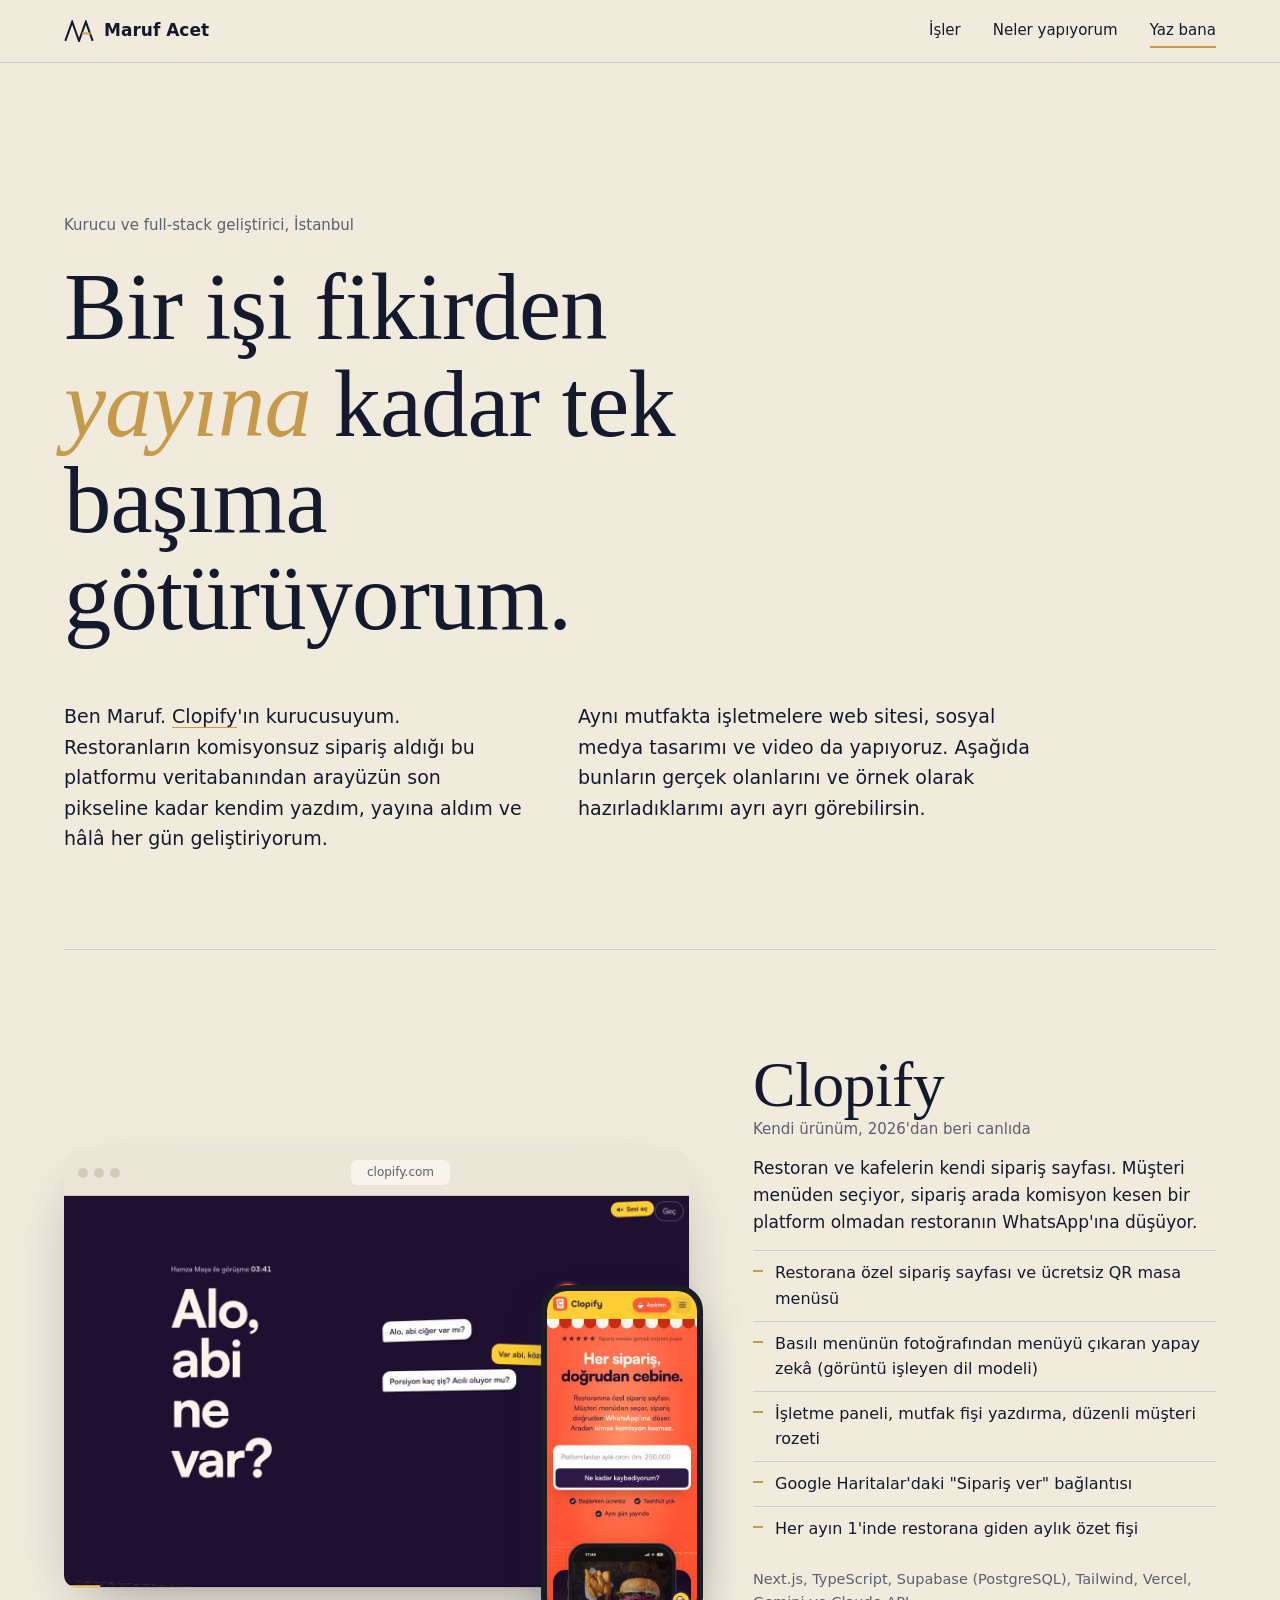
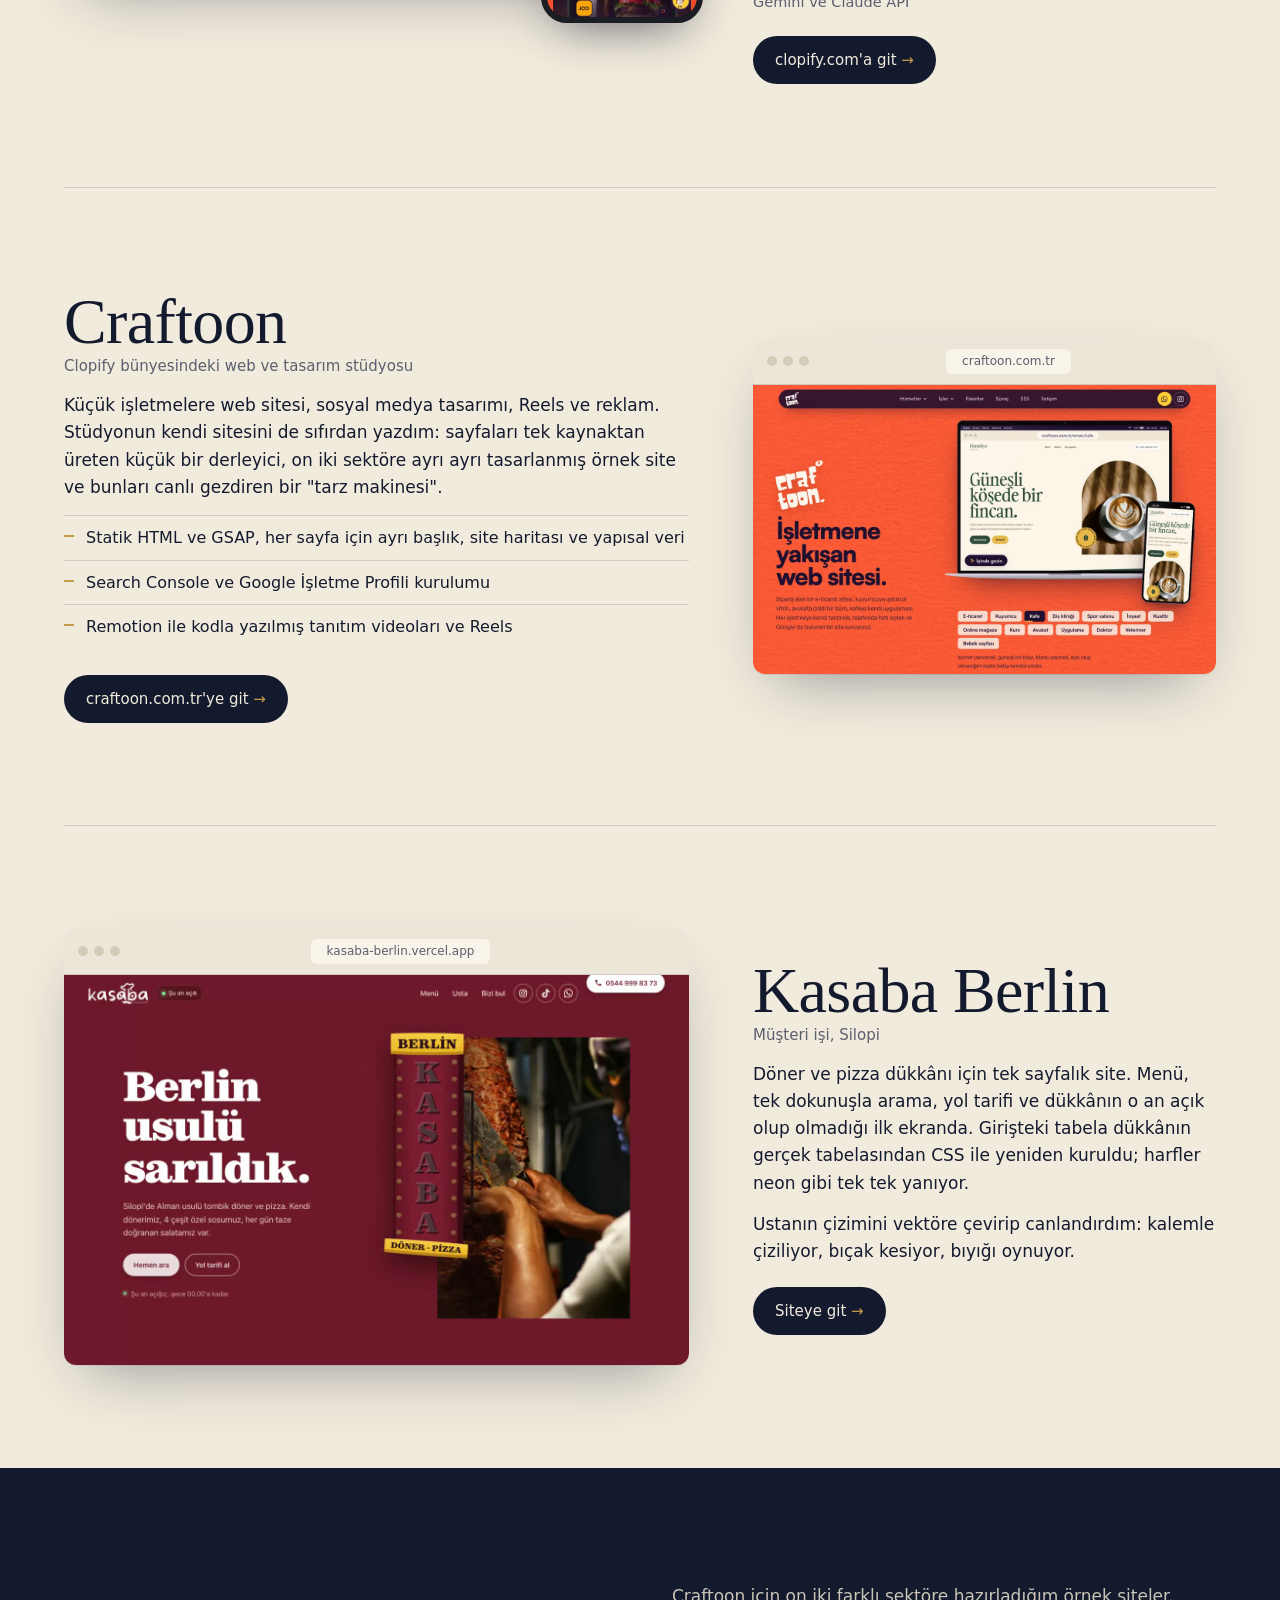
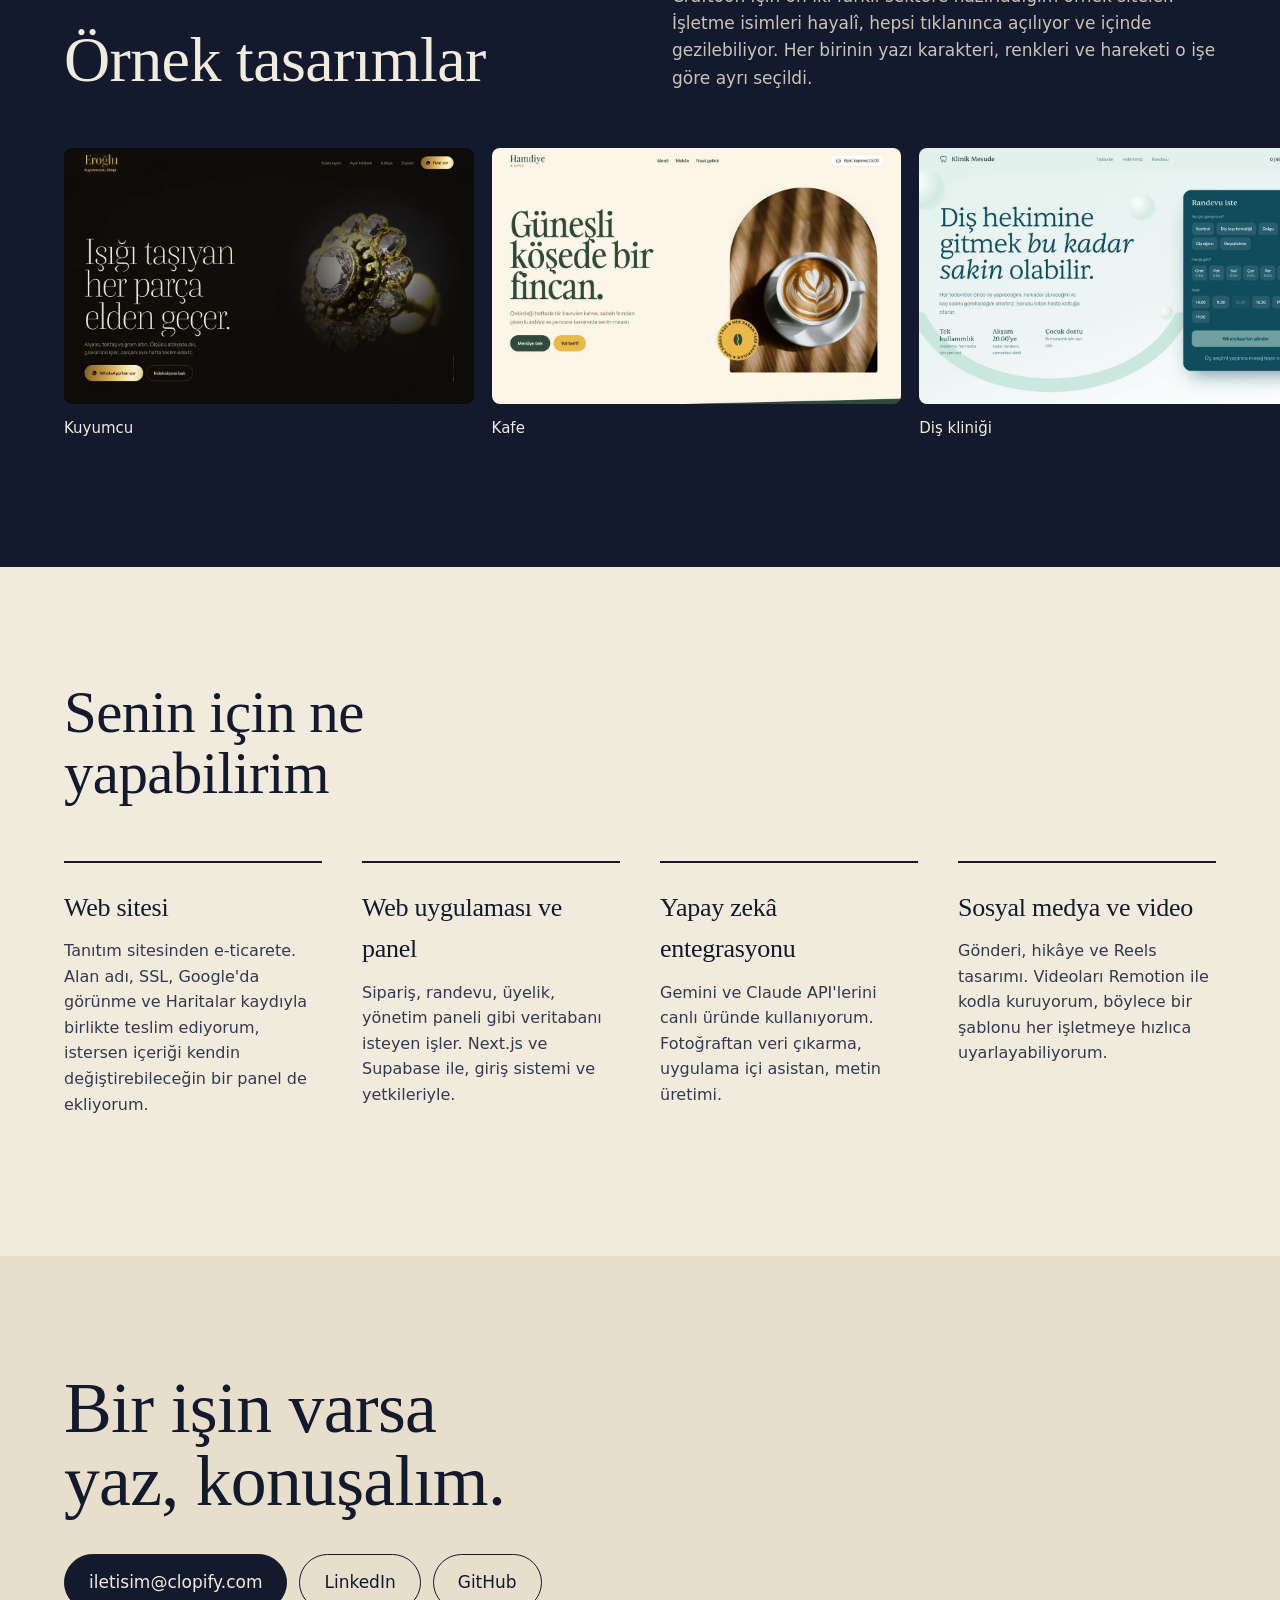
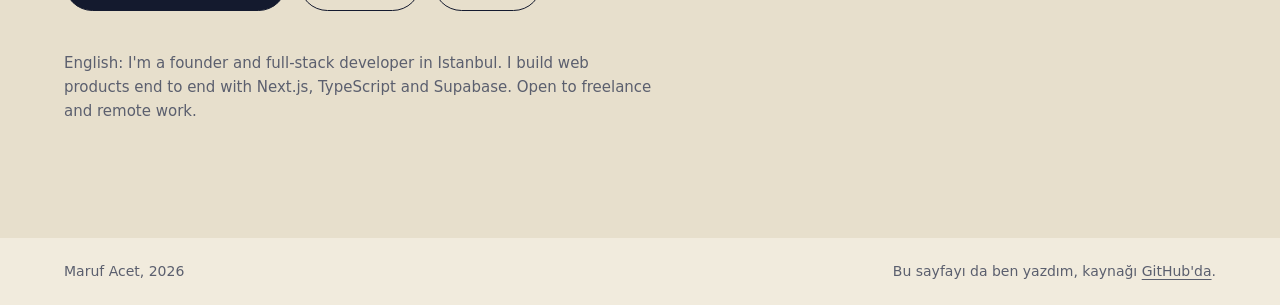
==== index.html @ 114a6468 "Yeni portföy: Clopify, Craftoon, Kasaba Berlin ve örnek siteler Co-Authored-By: Claude Opus 5.5 <nor" ====
<!doctype html>
<html lang="tr">
<head>
<meta charset="utf-8">
<meta name="viewport" content="width=device-width, initial-scale=1">
<title>Maruf Acet | Kurucu ve full-stack geliştirici</title>
<meta name="description" content="Maruf Acet: Clopify'ın kurucusu. Web siteleri, sipariş sistemleri ve web uygulamalarını veritabanından arayüze kadar tek elden yapıyorum. İstanbul.">
<meta property="og:title" content="Maruf Acet | Kurucu ve full-stack geliştirici">
<meta property="og:description" content="Clopify, Craftoon ve yaptığım diğer işler.">
<meta property="og:image" content="medya/clopify-masa.jpg">
<link rel="icon" href="medya/maruf-acet-avatar.svg" type="image/svg+xml">
<link rel="preconnect" href="https://api.fontshare.com">
<link href="https://api.fontshare.com/v2/css?f[]=zodiak@400,500,700&f[]=general-sans@400,500,600&display=swap" rel="stylesheet">
<link rel="stylesheet" href="stil.css?v=1">
<script type="application/ld+json">
{"@context":"https://schema.org","@type":"Person","name":"Maruf Acet","jobTitle":"Kurucu, full-stack geliştirici","worksFor":{"@type":"Organization","name":"Clopify","url":"https://clopify.com"},"address":{"@type":"PostalAddress","addressLocality":"İstanbul","addressCountry":"TR"},"sameAs":["https://www.linkedin.com/in/acetmaruf","https://github.com/acetmaruf","https://clopify.com","https://craftoon.com.tr"]}
</script>
</head>
<body>

<header class="ust">
  <a href="#" class="imza" aria-label="Maruf Acet, başa dön">
    <svg viewBox="250 290 500 370" aria-hidden="true"><path d="M 270 640 L 385 320 L 500 640 L 615 320 L 730 640" fill="none" stroke="currentColor" stroke-width="34" stroke-linejoin="miter" stroke-miterlimit="12"/><rect x="548" y="500" width="150" height="32" fill="var(--altin)"/></svg>
    <span>Maruf Acet</span>
  </a>
  <nav>
    <a href="#isler">İşler</a>
    <a href="#neler">Neler yapıyorum</a>
    <a href="#iletisim" class="nav-yaz">Yaz bana</a>
  </nav>
</header>

<main>

<section class="giris">
  <p class="giris-ust">Kurucu ve full-stack geliştirici, İstanbul</p>
  <h1>Bir işi fikirden <em>yayına</em> kadar tek başıma götürüyorum.</h1>
  <div class="giris-alt">
    <p>Ben Maruf. <a href="https://clopify.com">Clopify</a>'ın kurucusuyum. Restoranların komisyonsuz sipariş aldığı bu platformu veritabanından arayüzün son pikseline kadar kendim yazdım, yayına aldım ve hâlâ her gün geliştiriyorum.</p>
    <p>Aynı mutfakta işletmelere web sitesi, sosyal medya tasarımı ve video da yapıyoruz. Aşağıda bunların gerçek olanlarını ve örnek olarak hazırladıklarımı ayrı ayrı görebilirsin.</p>
  </div>
</section>

<section id="isler" class="isler">

  <article class="is is-clopify">
    <div class="is-medya">
      <figure class="tarayici">
        <div class="tarayici-ust"><i></i><i></i><i></i><span>clopify.com</span></div>
        <video src="medya/clopify-masa.mp4" poster="medya/clopify-masa.jpg" autoplay muted loop playsinline preload="metadata"></video>
      </figure>
      <figure class="telefon">
        <video src="medya/clopify-tel.mp4" poster="medya/clopify-tel.jpg" autoplay muted loop playsinline preload="none"></video>
      </figure>
    </div>
    <div class="is-yazi">
      <h2>Clopify</h2>
      <p class="is-tur">Kendi ürünüm, 2026'dan beri canlıda</p>
      <p>Restoran ve kafelerin kendi sipariş sayfası. Müşteri menüden seçiyor, sipariş arada komisyon kesen bir platform olmadan restoranın WhatsApp'ına düşüyor.</p>
      <ul>
        <li>Restorana özel sipariş sayfası ve ücretsiz QR masa menüsü</li>
        <li>Basılı menünün fotoğrafından menüyü çıkaran yapay zekâ (görüntü işleyen dil modeli)</li>
        <li>İşletme paneli, mutfak fişi yazdırma, düzenli müşteri rozeti</li>
        <li>Google Haritalar'daki "Sipariş ver" bağlantısı</li>
        <li>Her ayın 1'inde restorana giden aylık özet fişi</li>
      </ul>
      <p class="yigin">Next.js, TypeScript, Supabase (PostgreSQL), Tailwind, Vercel, Gemini ve Claude API</p>
      <a class="git" href="https://clopify.com">clopify.com'a git</a>
    </div>
  </article>

  <article class="is is-craftoon">
    <div class="is-medya">
      <figure class="tarayici">
        <div class="tarayici-ust"><i></i><i></i><i></i><span>craftoon.com.tr</span></div>
        <img src="medya/craftoon-ana.webp" alt="Craftoon web sitesinin ana sayfası" loading="lazy">
      </figure>
    </div>
    <div class="is-yazi">
      <h2>Craftoon</h2>
      <p class="is-tur">Clopify bünyesindeki web ve tasarım stüdyosu</p>
      <p>Küçük işletmelere web sitesi, sosyal medya tasarımı, Reels ve reklam. Stüdyonun kendi sitesini de sıfırdan yazdım: sayfaları tek kaynaktan üreten küçük bir derleyici, on iki sektöre ayrı ayrı tasarlanmış örnek site ve bunları canlı gezdiren bir "tarz makinesi".</p>
      <ul>
        <li>Statik HTML ve GSAP, her sayfa için ayrı başlık, site haritası ve yapısal veri</li>
        <li>Search Console ve Google İşletme Profili kurulumu</li>
        <li>Remotion ile kodla yazılmış tanıtım videoları ve Reels</li>
      </ul>
      <a class="git" href="https://craftoon.com.tr">craftoon.com.tr'ye git</a>
    </div>
  </article>

  <article class="is is-kasaba">
    <div class="is-medya">
      <figure class="tarayici">
        <div class="tarayici-ust"><i></i><i></i><i></i><span>kasaba-berlin.vercel.app</span></div>
        <video src="medya/kasaba-masa.mp4" poster="medya/kasaba-masa.jpg" autoplay muted loop playsinline preload="none"></video>
      </figure>
    </div>
    <div class="is-yazi">
      <h2>Kasaba Berlin</h2>
      <p class="is-tur">Müşteri işi, Silopi</p>
      <p>Döner ve pizza dükkânı için tek sayfalık site. Menü, tek dokunuşla arama, yol tarifi ve dükkânın o an açık olup olmadığı ilk ekranda. Girişteki tabela dükkânın gerçek tabelasından CSS ile yeniden kuruldu; harfler neon gibi tek tek yanıyor.</p>
      <p>Ustanın çizimini vektöre çevirip canlandırdım: kalemle çiziliyor, bıçak kesiyor, bıyığı oynuyor.</p>
      <a class="git" href="https://kasaba-berlin.vercel.app">Siteye git</a>
    </div>
  </article>

</section>

<section class="ornekler">
  <div class="ornekler-bas">
    <h2>Örnek tasarımlar</h2>
    <p>Craftoon için on iki farklı sektöre hazırladığım örnek siteler. İşletme isimleri hayalî, hepsi tıklanınca açılıyor ve içinde gezilebiliyor. Her birinin yazı karakteri, renkleri ve hareketi o işe göre ayrı seçildi.</p>
  </div>
  <div class="serit" tabindex="0" aria-label="Örnek siteler, yana kaydırılabilir">
    <a href="https://craftoon.com.tr/ornek/kuyumcu/"><img src="medya/kuyumcu-masa.webp" alt="" decoding="async"><span>Kuyumcu</span></a>
    <a href="https://craftoon.com.tr/ornek/kafe/"><img src="medya/kafe-masa.webp" alt="" decoding="async"><span>Kafe</span></a>
    <a href="https://craftoon.com.tr/ornek/klinik/"><img src="medya/klinik-masa.webp" alt="" decoding="async"><span>Diş kliniği</span></a>
    <a href="https://craftoon.com.tr/ornek/emlak/"><img src="medya/emlak-masa.webp" alt="" decoding="async"><span>İnşaat ve emlak</span></a>
    <a href="https://craftoon.com.tr/ornek/spor/"><img src="medya/spor-masa.webp" alt="" decoding="async"><span>Spor salonu</span></a>
    <a href="https://craftoon.com.tr/ornek/kuafor/"><img src="medya/kuafor-masa.webp" alt="" decoding="async"><span>Kuaför</span></a>
    <a href="https://craftoon.com.tr/ornek/magaza/"><img src="medya/magaza-masa.webp" alt="" decoding="async"><span>Seramik mağazası</span></a>
    <a href="https://craftoon.com.tr/ornek/kurs/"><img src="medya/kurs-masa.webp" alt="" decoding="async"><span>Kurs</span></a>
    <a href="https://craftoon.com.tr/ornek/avukat/"><img src="medya/avukat-masa.webp" alt="" decoding="async"><span>Avukat</span></a>
    <a href="https://craftoon.com.tr/ornek/doktor/"><img src="medya/doktor-masa.webp" alt="" decoding="async"><span>Doktor</span></a>
    <a href="https://craftoon.com.tr/ornek/veteriner/"><img src="medya/veteriner-masa.webp" alt="" decoding="async"><span>Veteriner</span></a>
    <a href="https://craftoon.com.tr/ornek/uygulama/"><img src="medya/uygulama-masa.webp" alt="" decoding="async"><span>Kafe uygulaması</span></a>
  </div>
</section>

<section id="neler" class="neler">
  <h2>Senin için ne yapabilirim</h2>
  <div class="neler-liste">
    <div>
      <h3>Web sitesi</h3>
      <p>Tanıtım sitesinden e-ticarete. Alan adı, SSL, Google'da görünme ve Haritalar kaydıyla birlikte teslim ediyorum, istersen içeriği kendin değiştirebileceğin bir panel de ekliyorum.</p>
    </div>
    <div>
      <h3>Web uygulaması ve panel</h3>
      <p>Sipariş, randevu, üyelik, yönetim paneli gibi veritabanı isteyen işler. Next.js ve Supabase ile, giriş sistemi ve yetkileriyle.</p>
    </div>
    <div>
      <h3>Yapay zekâ entegrasyonu</h3>
      <p>Gemini ve Claude API'lerini canlı üründe kullanıyorum. Fotoğraftan veri çıkarma, uygulama içi asistan, metin üretimi.</p>
    </div>
    <div>
      <h3>Sosyal medya ve video</h3>
      <p>Gönderi, hikâye ve Reels tasarımı. Videoları Remotion ile kodla kuruyorum, böylece bir şablonu her işletmeye hızlıca uyarlayabiliyorum.</p>
    </div>
  </div>
</section>

<section id="iletisim" class="iletisim">
  <h2>Bir işin varsa yaz, konuşalım.</h2>
  <div class="iletisim-yollar">
    <a href="mailto:iletisim@clopify.com">iletisim@clopify.com</a>
    <a href="https://www.linkedin.com/in/acetmaruf">LinkedIn</a>
    <a href="https://github.com/acetmaruf">GitHub</a>
  </div>
  <p class="en">English: I'm a founder and full-stack developer in Istanbul. I build web products end to end with Next.js, TypeScript and Supabase. Open to freelance and remote work.</p>
</section>

</main>

<footer class="alt">
  <span>Maruf Acet, 2026</span>
  <span>Bu sayfayı da ben yazdım, kaynağı <a href="https://github.com/acetmaruf/Portfoy-Maruf-Acet">GitHub'da</a>.</span>
</footer>

<script>
  // Görünmeyen videoyu durdur, görüneni oynat (telefonda pil ve veri dostu)
  const vids = document.querySelectorAll('video');
  const io = new IntersectionObserver((es) => es.forEach((e) => {
    if (e.isIntersecting) { e.target.preload = 'auto'; e.target.play().catch(() => {}); }
    else e.target.pause();
  }), { threshold: 0.2 });
  vids.forEach((v) => io.observe(v));
  if (matchMedia('(prefers-reduced-motion: reduce)').matches) vids.forEach((v) => { v.removeAttribute('autoplay'); v.pause(); });
</script>
</body>
</html>
---- stil.css ----
:root {
  --lacivert: #141A2E;
  --lacivert-2: #1E2640;
  --krem: #F1EBDD;
  --krem-2: #E7DFCC;
  --altin: #C69A4B;
  --murekkep: #141A2E;
  --soluk: #5B5F6E;
  --cizgi: rgba(20, 26, 46, .14);
  --serif: 'Zodiak', Georgia, serif;
  --sans: 'General Sans', system-ui, -apple-system, sans-serif;
  --kenar: clamp(16px, 5vw, 72px);
}

* { box-sizing: border-box; }
html { scroll-behavior: smooth; -webkit-text-size-adjust: 100%; }
body {
  margin: 0;
  background: var(--krem);
  color: var(--murekkep);
  font: 400 17px/1.6 var(--sans);
  -webkit-font-smoothing: antialiased;
}
img, video { display: block; max-width: 100%; }
a { color: inherit; }
h1, h2, h3 { font-family: var(--serif); font-weight: 500; margin: 0; letter-spacing: -.01em; }
::selection { background: var(--altin); color: var(--lacivert); }

/* Üst şerit */
.ust {
  position: sticky; top: 0; z-index: 10;
  display: flex; align-items: center; justify-content: space-between; gap: 16px;
  padding: 14px var(--kenar);
  background: color-mix(in srgb, var(--krem) 88%, transparent);
  backdrop-filter: blur(10px);
  border-bottom: 1px solid var(--cizgi);
}
.imza { display: flex; align-items: center; gap: 10px; text-decoration: none; font-weight: 600; }
.imza svg { width: 30px; height: 22px; color: var(--lacivert); }
.ust nav { display: flex; gap: clamp(12px, 3vw, 32px); font-size: 15px; }
.ust nav a { text-decoration: none; padding: 4px 0; }
.ust nav a:hover { text-decoration: underline; text-underline-offset: 5px; text-decoration-color: var(--altin); }
.nav-yaz { border-bottom: 2px solid var(--altin); }

/* Giriş */
.giris { padding: clamp(56px, 12vw, 150px) var(--kenar) clamp(48px, 8vw, 96px); max-width: 1320px; }
.giris-ust { margin: 0 0 22px; color: var(--soluk); font-size: 15px; }
.giris h1 { font-size: clamp(42px, 7.4vw, 108px); line-height: 1.02; max-width: 15ch; }
.giris h1 em { font-style: italic; color: var(--altin); }
.giris-alt { display: grid; grid-template-columns: repeat(auto-fit, minmax(280px, 1fr)); gap: 12px 48px; margin-top: clamp(32px, 5vw, 56px); max-width: 980px; }
.giris-alt p { margin: 0; font-size: clamp(17px, 1.5vw, 19px); }
.giris-alt a { text-decoration-color: var(--altin); text-underline-offset: 4px; }

/* İşler */
.isler { padding: 0 var(--kenar); }
.is {
  display: grid; grid-template-columns: 1.35fr 1fr; gap: clamp(28px, 5vw, 80px); align-items: center;
  padding: clamp(48px, 8vw, 110px) 0;
  border-top: 1px solid var(--cizgi);
}
.is:nth-child(even) .is-medya { order: 2; }
.is-medya { position: relative; }
.is-yazi h2 { font-size: clamp(40px, 5vw, 72px); line-height: 1; }
.is-tur { margin: 10px 0 18px; color: var(--soluk); font-size: 15px; }
.is-yazi > p { margin: 0 0 14px; }
.is-yazi ul { margin: 6px 0 18px; padding: 0; list-style: none; }
.is-yazi li { padding: 9px 0 9px 22px; border-top: 1px solid var(--cizgi); position: relative; font-size: 16px; }
.is-yazi li::before { content: ''; position: absolute; left: 0; top: 19px; width: 10px; height: 2px; background: var(--altin); }
.yigin { color: var(--soluk); font-size: 14.5px; }
.git {
  display: inline-block; margin-top: 8px; padding: 12px 22px;
  background: var(--lacivert); color: var(--krem); text-decoration: none; border-radius: 999px; font-weight: 500; font-size: 15px;
  transition: transform .2s ease, background .2s ease;
}
.git:hover { background: var(--lacivert-2); transform: translateY(-2px); }
.git::after { content: ' →'; color: var(--altin); }

/* Tarayıcı ve telefon çerçeveleri */
.tarayici {
  margin: 0; border-radius: 12px; overflow: hidden; background: #fff;
  box-shadow: 0 1px 0 rgba(20,26,46,.08), 0 24px 60px -24px rgba(20,26,46,.45);
}
.tarayici-ust { display: flex; align-items: center; gap: 6px; padding: 10px 14px; background: #ECE6D8; border-bottom: 1px solid var(--cizgi); }
.tarayici-ust i { width: 10px; height: 10px; border-radius: 50%; background: #D3CBB8; }
.tarayici-ust span { margin: 0 auto; padding: 3px 16px; background: #F8F4EA; border-radius: 6px; font-size: 12px; color: var(--soluk); }
.tarayici video, .tarayici img { width: 100%; aspect-ratio: 16 / 10; object-fit: cover; object-position: top; }
.telefon {
  position: absolute; right: -14px; bottom: -36px; width: 26%; margin: 0;
  border: 6px solid #1b1d24; border-radius: 26px; overflow: hidden; background: #000;
  box-shadow: 0 20px 50px -18px rgba(20,26,46,.6);
}
.telefon video { width: 100%; aspect-ratio: 390 / 844; object-fit: cover; }

/* Örnekler */
.ornekler { background: var(--lacivert); color: var(--krem); padding: clamp(56px, 9vw, 120px) 0; }
.ornekler-bas { padding: 0 var(--kenar); display: grid; grid-template-columns: 1fr 1fr; gap: 24px 64px; align-items: end; }
.ornekler-bas h2 { font-size: clamp(38px, 5vw, 68px); line-height: 1; }
.ornekler-bas p { margin: 0; color: #C9C4B6; max-width: 52ch; }
.serit {
  display: flex; gap: 18px; overflow-x: auto; scroll-snap-type: x mandatory;
  padding: clamp(32px, 5vw, 56px) var(--kenar) 12px; scroll-padding-inline: var(--kenar); scrollbar-width: thin; scrollbar-color: var(--altin) transparent;
}
.serit a { flex: 0 0 clamp(250px, 32vw, 440px); scroll-snap-align: start; text-decoration: none; }
.serit img { width: 100%; aspect-ratio: 16 / 10; object-fit: cover; object-position: top; border-radius: 8px; transition: transform .35s ease; }
.serit a:hover img { transform: translateY(-6px) rotate(-.6deg); }
.serit span { display: block; margin-top: 12px; font-size: 15px; }
.serit a:hover span { color: var(--altin); }

/* Neler */
.neler { padding: clamp(56px, 9vw, 120px) var(--kenar); }
.neler h2 { font-size: clamp(36px, 4.6vw, 64px); max-width: 16ch; line-height: 1.04; }
.neler-liste { display: grid; grid-template-columns: repeat(auto-fit, minmax(240px, 1fr)); gap: 0 40px; margin-top: clamp(32px, 5vw, 56px); }
.neler-liste > div { padding: 24px 0; border-top: 2px solid var(--lacivert); }
.neler-liste h3 { font-size: 26px; margin-bottom: 10px; }
.neler-liste p { margin: 0; color: #343a4e; font-size: 16px; }

/* İletişim */
.iletisim { background: var(--krem-2); padding: clamp(56px, 9vw, 120px) var(--kenar); }
.iletisim h2 { font-size: clamp(36px, 5.6vw, 84px); line-height: 1.02; max-width: 14ch; }
.iletisim-yollar { display: flex; flex-wrap: wrap; gap: 12px; margin-top: 36px; }
.iletisim-yollar a {
  padding: 14px 24px; border: 1.5px solid var(--lacivert); border-radius: 999px; text-decoration: none; font-weight: 500;
  transition: background .2s ease, color .2s ease;
}
.iletisim-yollar a:first-child { background: var(--lacivert); color: var(--krem); }
.iletisim-yollar a:hover { background: var(--altin); border-color: var(--altin); color: var(--lacivert); }
.en { margin: 40px 0 0; max-width: 62ch; color: var(--soluk); font-size: 15px; }

.alt { display: flex; flex-wrap: wrap; justify-content: space-between; gap: 8px 24px; padding: 22px var(--kenar); font-size: 14px; color: var(--soluk); }
.alt a { text-underline-offset: 3px; }

@media (max-width: 860px) {
  .is { grid-template-columns: 1fr; }
  .is:nth-child(even) .is-medya { order: 0; }
  .telefon { right: -4px; bottom: -24px; width: 30%; border-width: 4px; border-radius: 18px; }
  .is-yazi { margin-top: 18px; }
  .ornekler-bas { grid-template-columns: 1fr; }
}
@media (max-width: 520px) {
  .ust nav a:not(.nav-yaz) { display: none; }
}
@media (prefers-reduced-motion: reduce) {
  html { scroll-behavior: auto; }
  .serit img, .git { transition: none; }
}
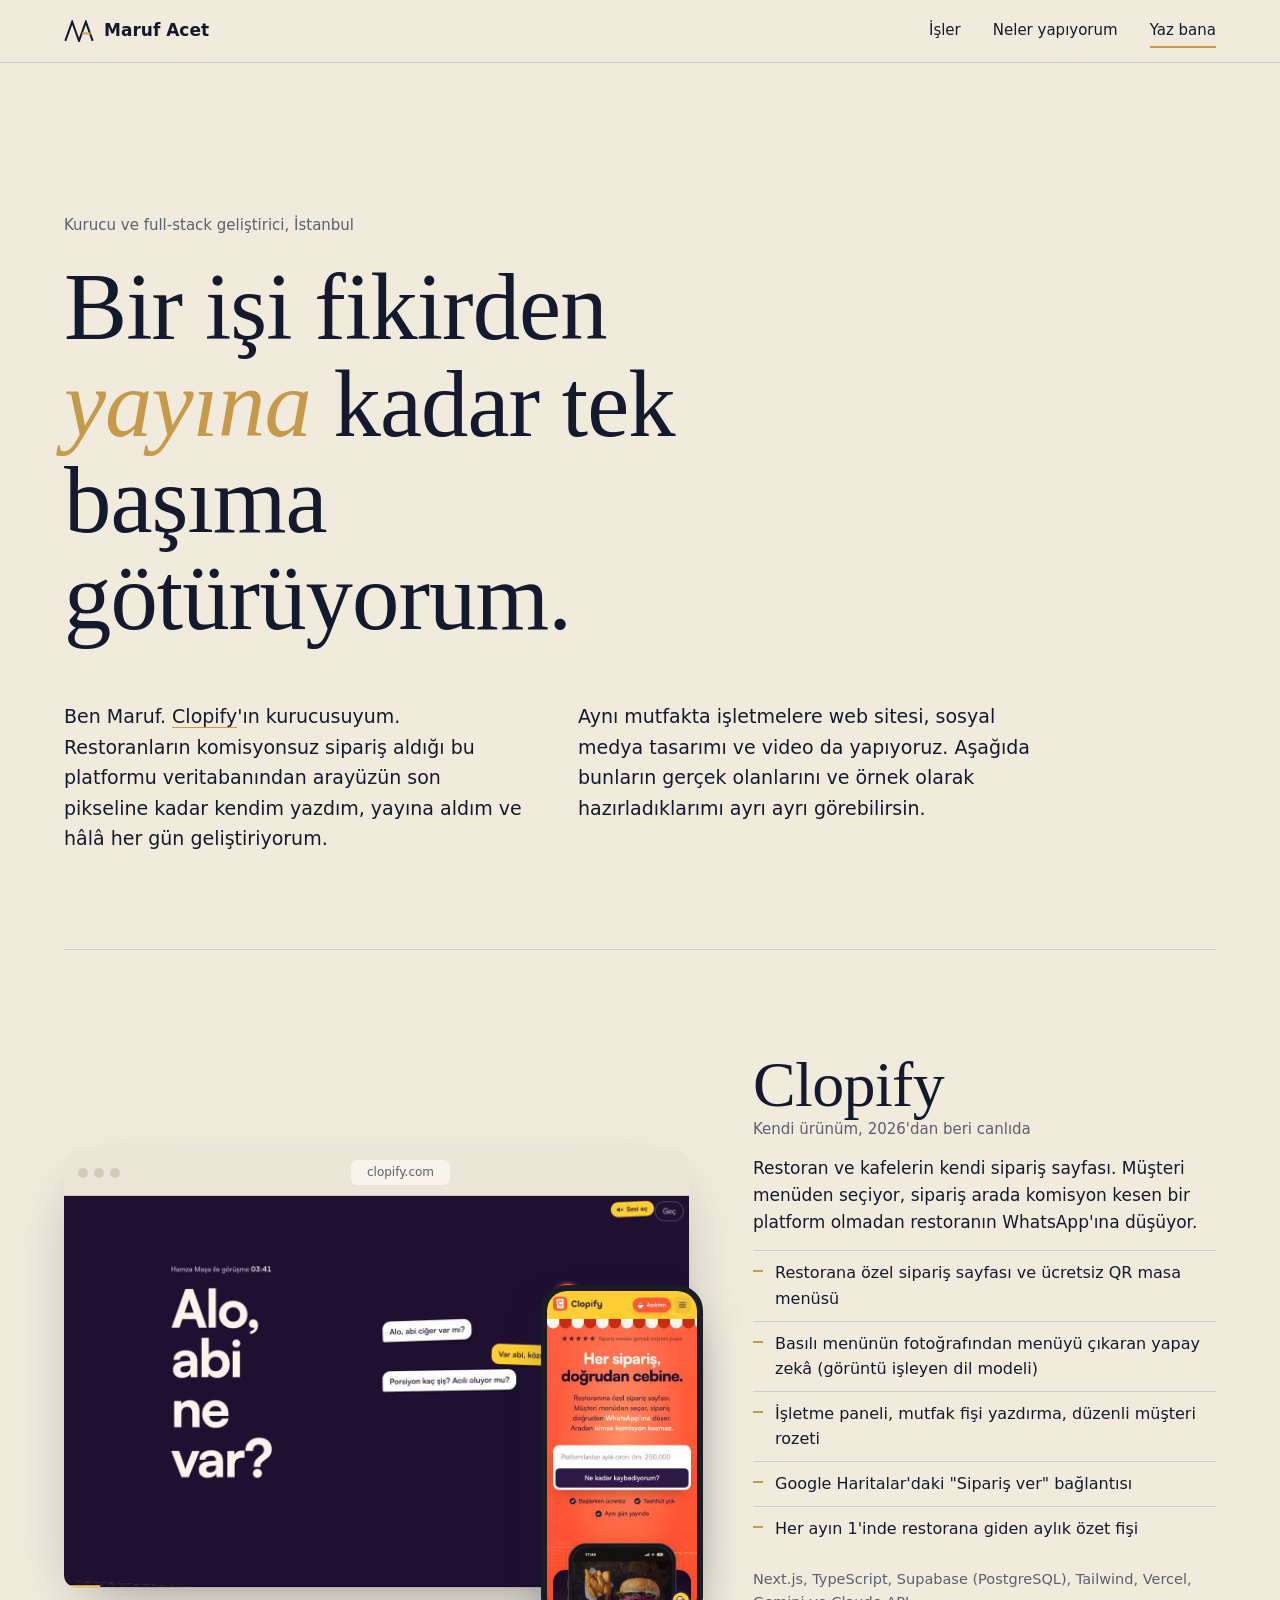
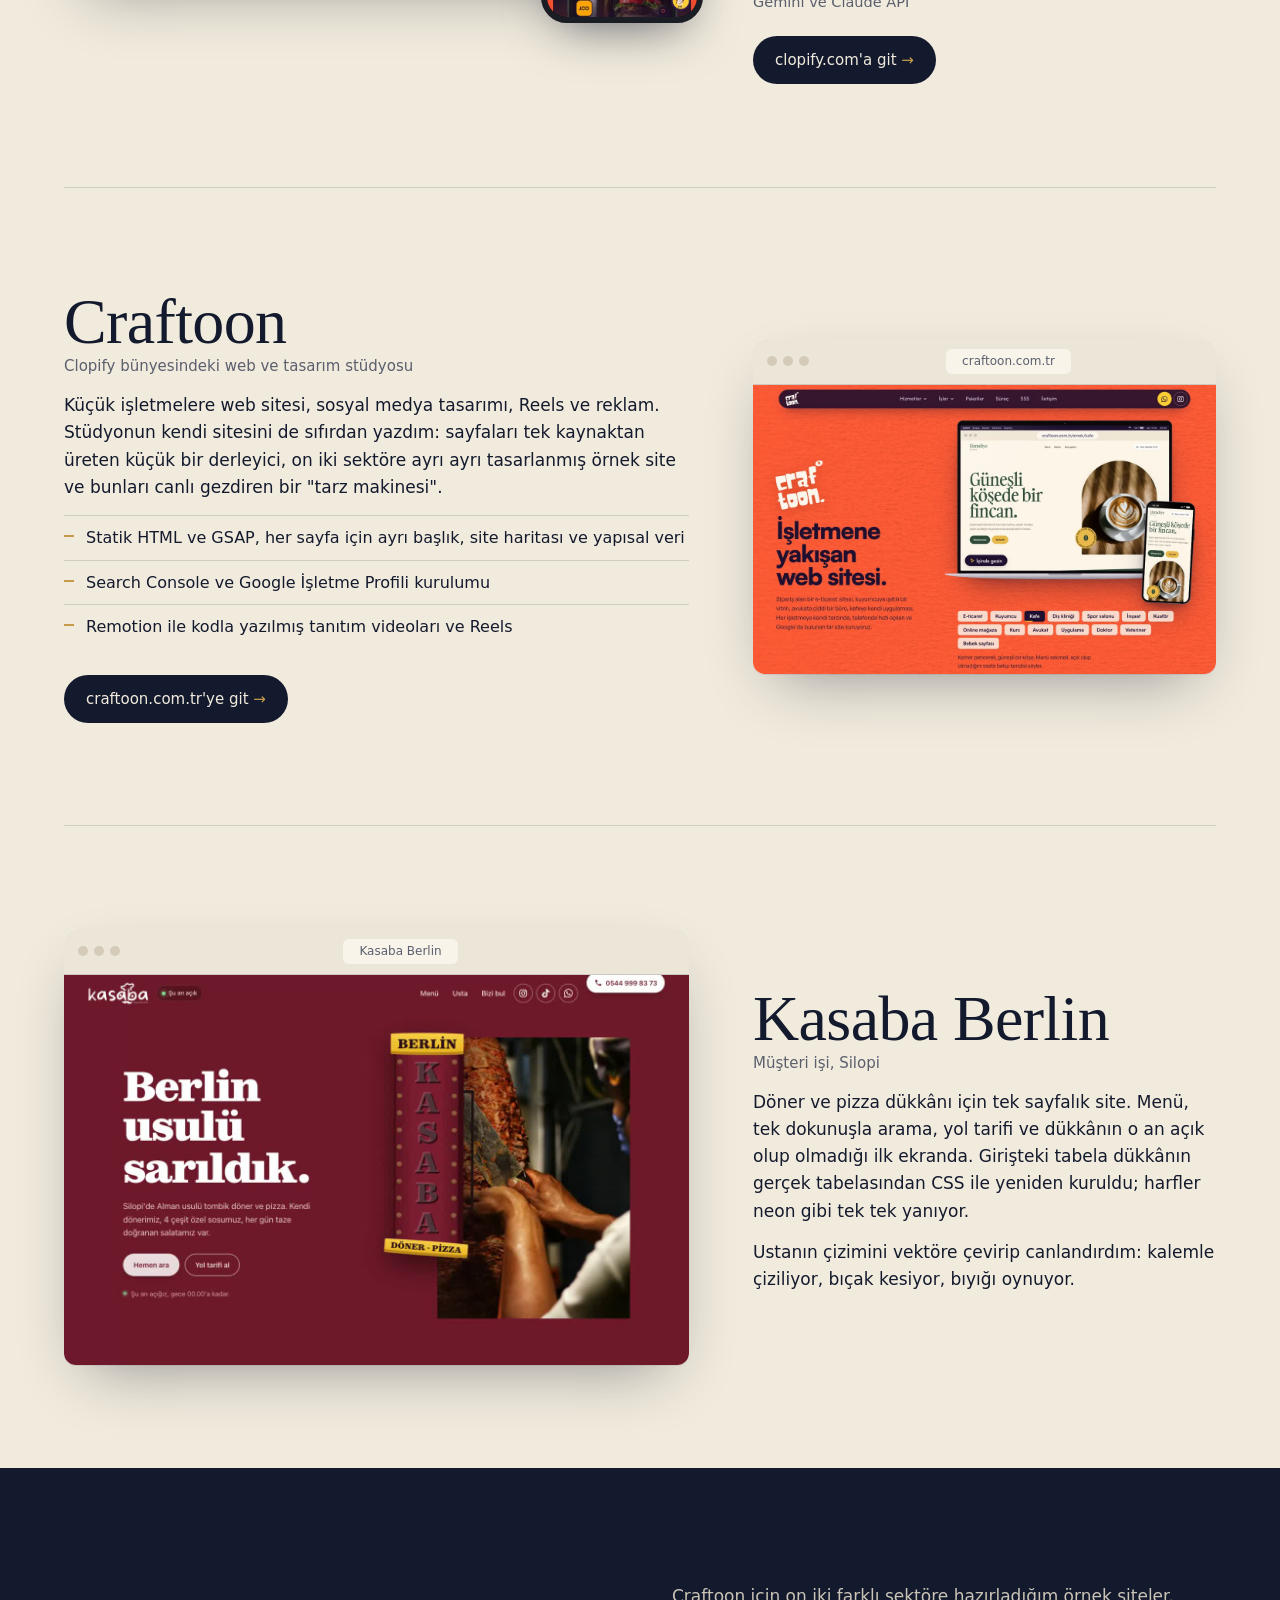
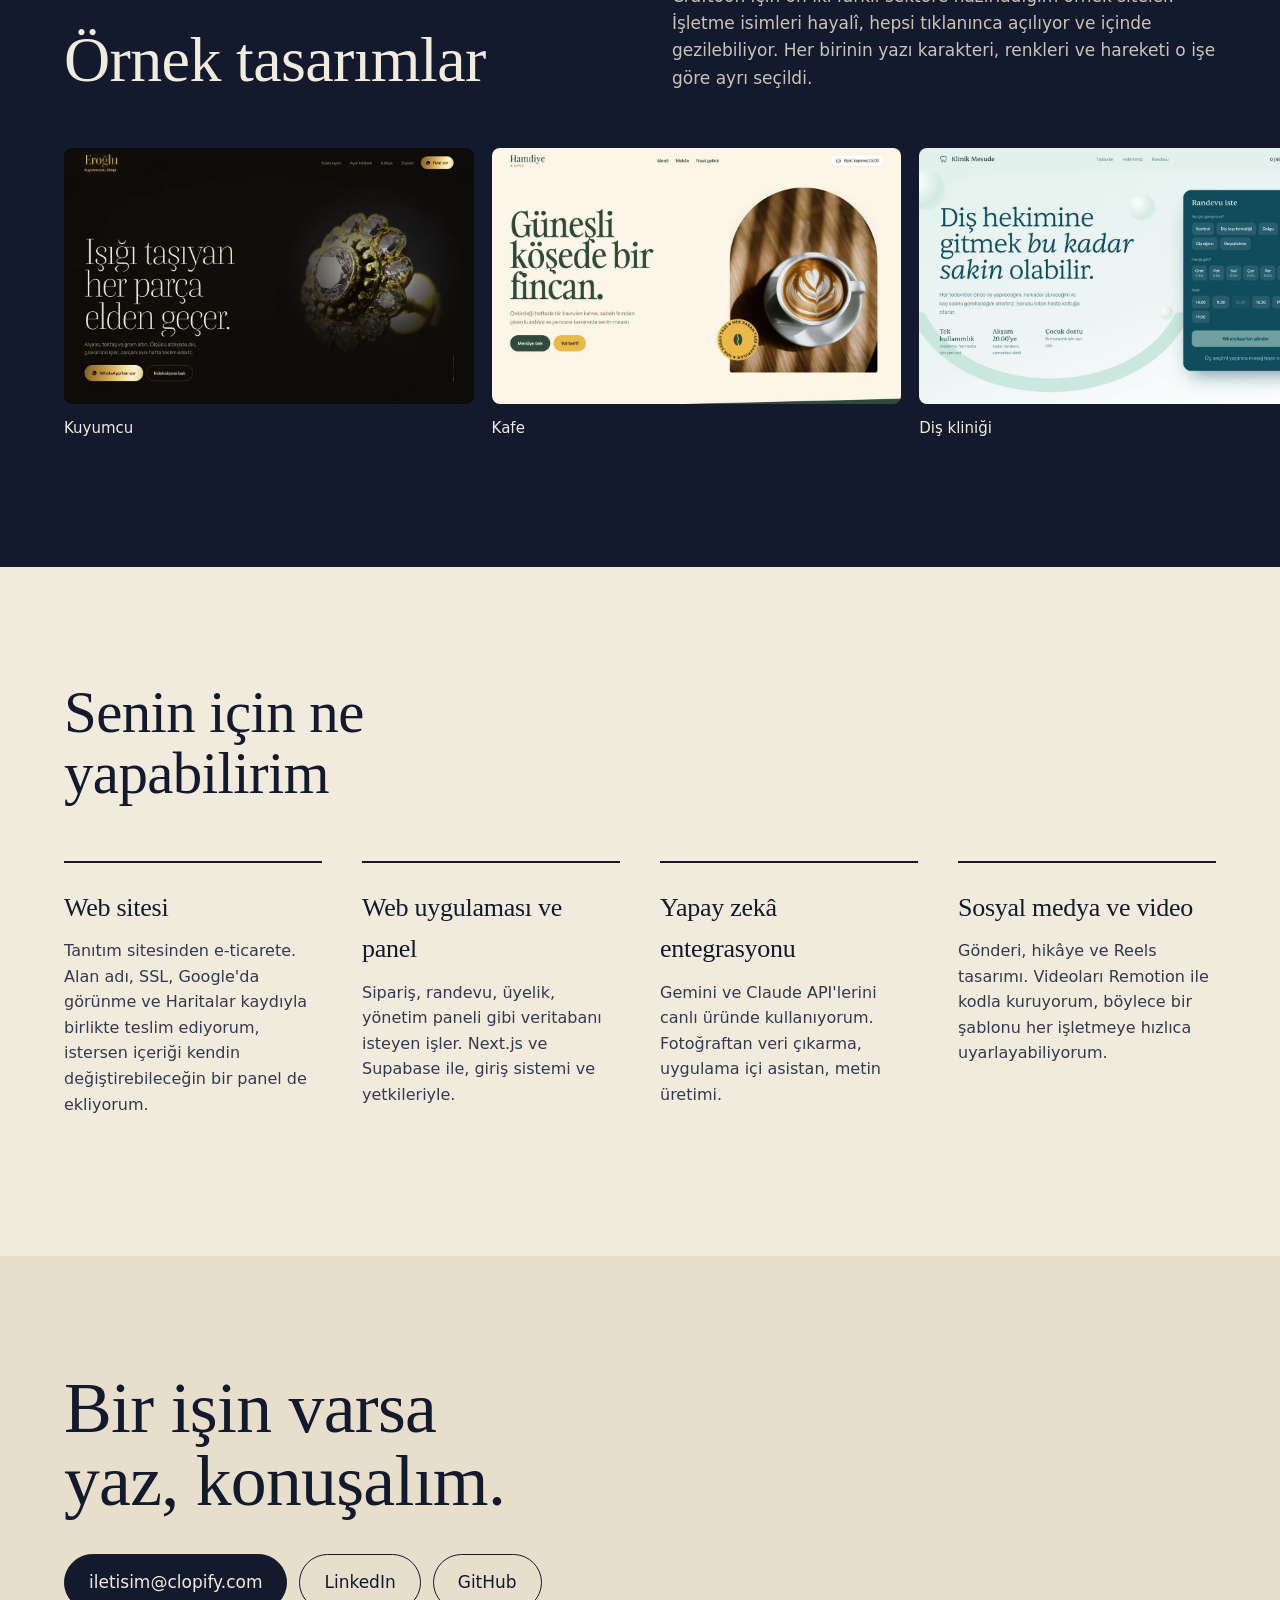
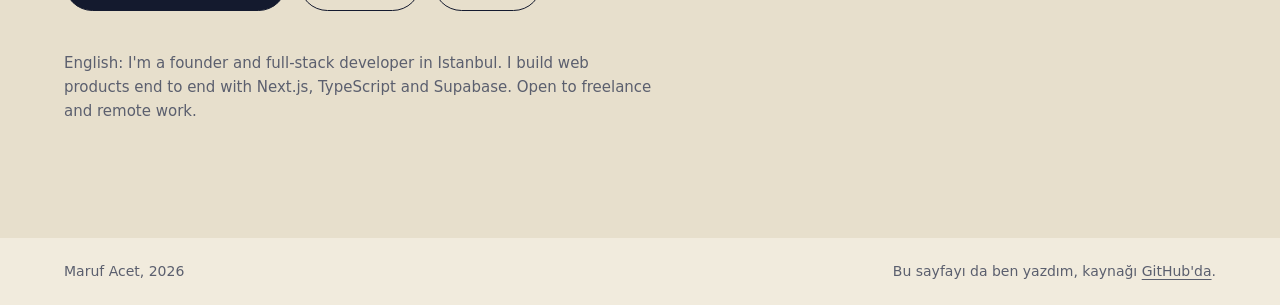
==== commit ec4cdd5b: "Alan adı olmayan Kasaba Berlin bağlantısını kaldır Co-Authored-By: Claude Opus 5.5 <noreply@anthropi" ====
--- a/index.html
+++ b/index.html
@@ -92,7 +92,7 @@
   <article class="is is-kasaba">
     <div class="is-medya">
       <figure class="tarayici">
-        <div class="tarayici-ust"><i></i><i></i><i></i><span>kasaba-berlin.vercel.app</span></div>
+        <div class="tarayici-ust"><i></i><i></i><i></i><span>Kasaba Berlin</span></div>
         <video src="medya/kasaba-masa.mp4" poster="medya/kasaba-masa.jpg" autoplay muted loop playsinline preload="none"></video>
       </figure>
     </div>
@@ -101,7 +101,6 @@
       <p class="is-tur">Müşteri işi, Silopi</p>
       <p>Döner ve pizza dükkânı için tek sayfalık site. Menü, tek dokunuşla arama, yol tarifi ve dükkânın o an açık olup olmadığı ilk ekranda. Girişteki tabela dükkânın gerçek tabelasından CSS ile yeniden kuruldu; harfler neon gibi tek tek yanıyor.</p>
       <p>Ustanın çizimini vektöre çevirip canlandırdım: kalemle çiziliyor, bıçak kesiyor, bıyığı oynuyor.</p>
-      <a class="git" href="https://kasaba-berlin.vercel.app">Siteye git</a>
     </div>
   </article>
 
